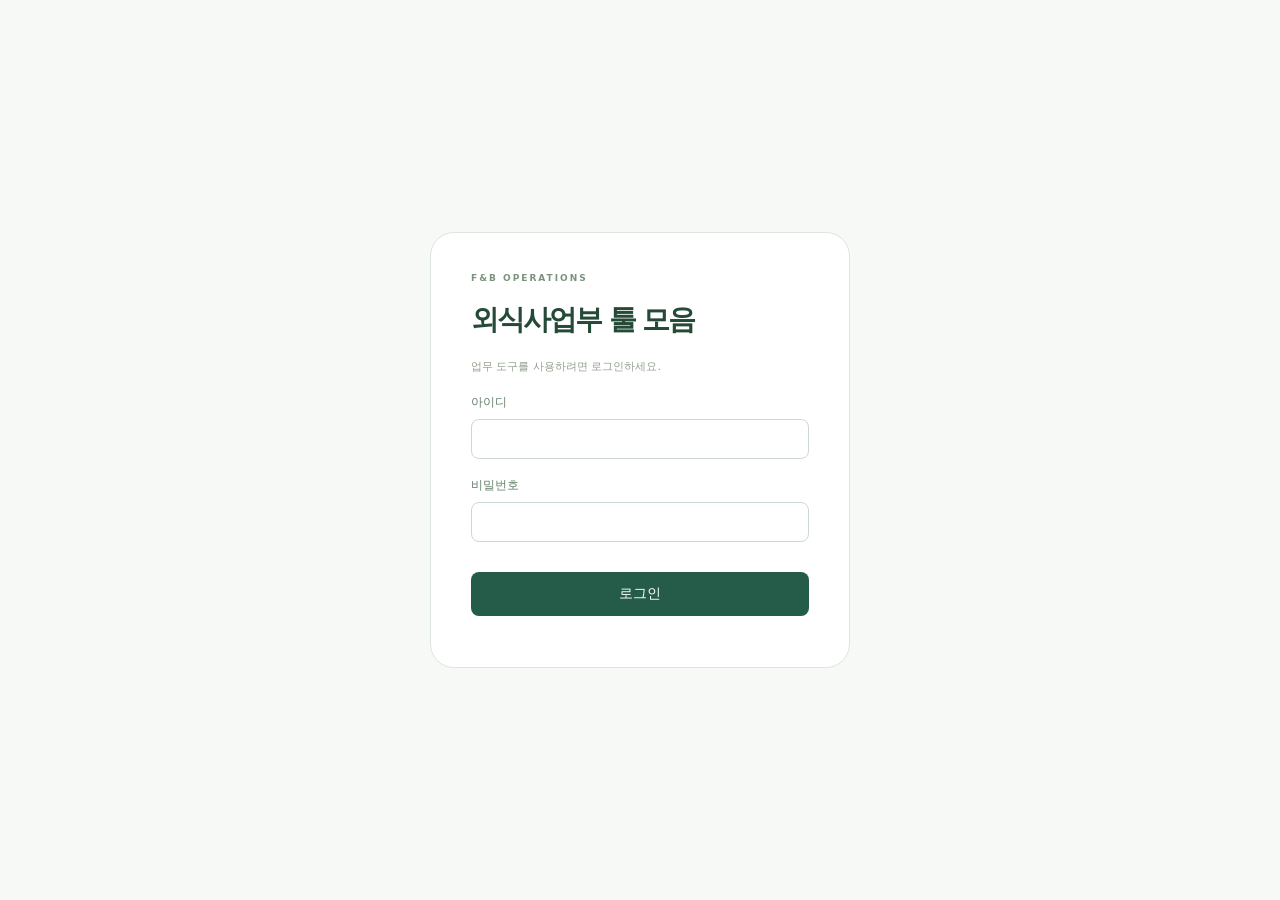
==== index.html @ dfb40097 "Place category buttons under the 업무 도구 heading" ====
<!doctype html>
<html lang="ko"><head><meta charset="utf-8"><meta name="viewport" content="width=device-width, initial-scale=1"><title>외식사업부 · WORKSPACE</title><link rel="stylesheet" href="style.css?v=20261024-toolnav"><script defer src="auth.js"></script><script defer src="hub.js"></script></head>
<body><section id="hubLogin" class="login-wrap"><form id="hubLoginForm" class="login-card"><div class="eyebrow">F&B OPERATIONS</div><h1>외식사업부 툴 모음</h1><p>업무 도구를 사용하려면 로그인하세요.</p><label>아이디<input id="hubId" autocomplete="username" required></label><label>비밀번호<input id="hubPassword" type="password" autocomplete="current-password" required></label><button class="primary" id="hubSubmit">로그인</button><p id="hubError" role="alert"></p></form></section><div id="hubWorkspace" hidden><div class="shell"><main><header class="topbar"><a class="wordmark" href="./">F&B<span>OPERATIONS WORKSPACE</span></a><div class="top-actions"><button id="hubLogout" class="secondary">로그아웃</button><button id="addTool" class="secondary">＋ 도구 추가</button></div></header><section class="hero"><div><div class="eyebrow">F&B OPERATIONS</div><h1>필요한 도구를,<br>한곳에서.</h1><p>사람과 점포, 숫자와 실행을 연결하는<br class="mobile"> 외식사업부 업무 공간입니다.</p><div class="hero-meta"><span class="green-dot"></span> PC · 모바일 어디서나</div></div><div class="hero-art" aria-hidden="true"><div class="orb"></div><div class="art-panel back"><span></span><span></span><span></span></div><div class="art-panel front"><i>F&B</i><div class="art-bars"><span></span><span></span><span></span><span></span><span></span></div><small>CONNECTED WORKSPACE</small></div><div class="art-chip">↗ &nbsp; 더 간결한 업무</div></div></section>
<section class="tools"><div class="section-heading"><div><div class="eyebrow">YOUR TOOLS</div><h2>업무 도구 <span id="toolCount"></span></h2></div><label class="search"><span>⌕</span><input id="search" type="search" placeholder="도구 검색" aria-label="도구 검색"></label></div><nav class="toolnav" aria-label="업무 도구 분류"><button class="nav active" data-category="전체"><span>전체 도구</span><b id="navCount">2</b></button><button class="nav" data-category="인력 운영"><span>인력 운영</span></button><button class="nav" data-category="매출·분석"><span>매출·분석</span></button><button class="nav" data-category="업무 관리"><span>업무 관리</span></button></nav><div id="cards" class="cards"></div><p id="empty" hidden>검색 조건에 맞는 도구가 없습니다.</p></section><section class="note"><div class="note-icon">↗</div><div><h3>업무 도구가 늘어나도, 시작은 이곳에서.</h3><p>새로운 웹앱 주소를 추가해 나만의 도구 모음을 확장하세요.</p></div><button id="addToolBottom" class="secondary">도구 연결하기 ＋</button></section><footer><span>F&B · OPERATIONS WORKSPACE</span><span>직원 정보는 각 앱의 접근 권한에 따라 보호됩니다.</span></footer></main></div>
<dialog id="toolDialog"><form id="toolForm"><div class="dialog-title"><h2>업무 도구 연결</h2><button type="button" id="closeDialog" aria-label="닫기">✕</button></div><label>도구 이름<input name="title" maxlength="40" required placeholder="예: 매출 대시보드"></label><label>접속 주소<input name="url" type="url" required placeholder="https://..."></label><label>분류<select name="category"><option>인력 운영</option><option>매출·분석</option><option>업무 관리</option></select></label><label>설명<input name="description" maxlength="120" placeholder="어떤 업무에 사용하는 도구인가요?"></label><p>여기서 추가한 바로가기는 현재 브라우저에 저장됩니다. 공통 도구는 관리자가 등록합니다. 비밀번호나 직원 정보는 입력하지 마세요.</p><button class="primary" type="submit">바로가기 추가</button><div id="formError" role="alert"></div></form></dialog>
</div></body></html>
---- style.css ----
:root{--ink:#192d29;--green:#245c49;--muted:#7f8c85;--line:#e7ece7;--paper:#f7f9f6}*{box-sizing:border-box}body{margin:0;background:var(--paper);color:var(--ink);font-family:'Malgun Gothic',system-ui,sans-serif;font-size:14px}button,input,select{font:inherit}button,a{touch-action:manipulation}button{cursor:pointer}button:focus-visible,a:focus-visible,input:focus-visible{outline:3px solid #77b8a0;outline-offset:3px}.shell{max-width:1600px;margin:auto;min-height:100vh}aside{width:244px;position:fixed;top:0;bottom:0;padding:42px 25px;background:#fff;border-right:1px solid var(--line)}.wordmark{text-decoration:none;color:var(--green);display:block;font-size:34px;font-weight:850;letter-spacing:-2px;padding-left:13px}.wordmark span{display:block;font-size:8px;letter-spacing:2px;margin-top:8px;color:#8a978f;font-weight:600}.navlabel{margin:62px 13px 16px;font-size:9px;letter-spacing:1.7px;color:#9aa59d}.nav{width:100%;display:flex;align-items:center;gap:12px;padding:14px;border:0;background:transparent;text-align:left;border-radius:9px;color:#829087;margin:6px 0}.nav span{flex:1}.nav b{font-size:10px;font-weight:500;background:#dceade;padding:3px 7px;border-radius:5px}.nav.active{background:#edf3eb;color:var(--green);font-weight:700}.aside-bottom{position:absolute;bottom:35px;left:38px;font-size:12px;line-height:2}.aside-bottom small{font-size:10px;color:#99a49c}.dot,.green-dot{display:inline-block;width:6px;height:6px;border-radius:100%;background:#6b9b7c;margin-right:6px}main{margin-left:244px;padding:0 48px;max-width:1400px}header{height:100px;display:flex;align-items:center;justify-content:space-between}.breadcrumb{font-size:10px;letter-spacing:1px;color:#7d8c81}.breadcrumb span{margin:0 15px;color:#cad2c9}.secondary{border:1px solid #dce4db;background:#fff;padding:10px 16px;border-radius:7px;color:#536a59;font-size:11px}.hero{position:relative;overflow:hidden;display:flex;justify-content:space-between;align-items:center;border:1px solid #e0e9dc;border-radius:18px;padding:43px 44px;background:#edf2e8;min-height:306px}.eyebrow{font-size:9px;letter-spacing:2px;color:#7b927e;font-weight:700}h1{font-size:40px;letter-spacing:-2px;line-height:1.35;margin:18px 0;color:#254b38}p{line-height:1.8}.hero p{font-size:12px;color:#7e8f7e;margin:0}.hero-meta{margin-top:26px;font-size:10px;color:#70846e}.hero-art{width:300px;height:235px;position:relative;margin-right:20px;flex-shrink:0}.orb{position:absolute;width:235px;height:235px;border-radius:100%;background:#e0e9d9;right:0;top:0}.art-panel{position:absolute;border-radius:12px;box-shadow:0 15px 35px #2f4d3010}.back{width:150px;height:157px;background:#d2deca;left:13px;top:26px;transform:rotate(-13deg);padding:35px 18px}.back>span{display:block;background:#b3c5a6;height:9px;margin:12px;border-radius:4px}.front{width:185px;height:173px;background:#fff;left:88px;top:30px;transform:rotate(9deg);padding:20px}.front i{font-size:15px;font-style:normal;font-weight:800;color:#365b3d}.art-bars{display:flex;align-items:end;gap:9px;height:68px;margin-top:10px}.art-bars span{background:#b5caaa;border-radius:4px 4px 0 0;flex:1;height:35%}.art-bars span:nth-child(2){height:55%}.art-bars span:nth-child(3){height:46%}.art-bars span:nth-child(4){height:72%;background:#70976a}.art-bars span:nth-child(5){height:100%;background:#416b43}.front small{font-size:6px;letter-spacing:1px;display:block;color:#a3b29c;margin-top:12px}.art-chip{position:absolute;bottom:4px;left:30px;border-radius:30px;background:#fff;padding:13px 18px;font-size:10px;box-shadow:0 10px 25px #2f4d3012;color:#68865e}.tools{padding:38px 0 32px}.section-heading{display:flex;justify-content:space-between;align-items:center}h2{font-size:20px;letter-spacing:-.7px;margin:9px 0 0}h2 span{font-size:12px;margin-left:6px;color:#93a68f;font-weight:500}.search{display:flex;align-items:center;gap:8px;background:#fff;border:1px solid var(--line);border-radius:7px;padding:10px 13px;color:#a1ada0}.search input{width:155px;border:0;background:transparent;outline:none;font-size:11px}.categories{display:flex;gap:8px;margin:24px 0 20px}.categories button{font-size:11px;color:#8a988b;border:1px solid transparent;background:transparent;border-radius:30px;padding:8px 15px}.categories button.selected{background:#e7eee2;color:#4c7046;font-weight:700}.cards{display:grid;grid-template-columns:repeat(3,1fr);gap:17px}.card{display:flex;flex-direction:column;background:white;border:1px solid #e2e9df;border-radius:13px;padding:25px;min-height:243px}.card:hover{border-color:#b1c6aa;box-shadow:0 8px 20px #234d3010}.card-top{display:flex;justify-content:space-between;align-items:center}.tool-icon{display:grid;place-items:center;width:45px;height:45px;border-radius:12px;background:#edf3e8;color:#63885b}.tool-icon svg{width:24px;height:24px}.status{color:#849b7d;font-size:9px;background:#f1f5ee;padding:5px 8px;border-radius:20px}.card h3{font-size:18px;margin:23px 0 8px;letter-spacing:-.5px}.card p{font-size:11px;color:#8c998c;margin:0 0 20px}.card-foot{margin-top:auto;display:flex;justify-content:space-between;align-items:center;font-size:9px;color:#9aa696;border-top:1px solid #f0f3ee;padding-top:15px}.card-foot a,.card-foot button{color:#55784a;font-size:11px;text-decoration:none;border:0;background:transparent;padding:0}.card-foot button:disabled{cursor:default;color:#a4aea0}.remove{font-size:9px!important;color:#9faaa0!important;margin-left:7px}.add-card{border:1px dashed #d4dfce;background:transparent;display:flex;flex-direction:column;align-items:center;justify-content:center;min-height:243px;border-radius:13px;color:#8a9c81;padding:20px}.add-card strong{font-size:28px;font-weight:300;line-height:1}.add-card span{font-size:12px;margin-top:17px}.add-card small{font-size:10px;color:#a3afa0;margin-top:9px}.note{display:flex;align-items:center;gap:18px;background:#f0f3ed;border:1px solid #e4eade;border-radius:12px;padding:22px 25px}.note-icon{font-size:22px;color:#769269}.note h3{font-size:12px;margin:0 0 5px}.note p{font-size:10px;color:#95a08f;margin:0}.note button{margin-left:auto;white-space:nowrap}footer{display:flex;justify-content:space-between;margin:35px 0 26px;color:#a6b09f;font-size:8px;letter-spacing:.7px}.mobile{display:none}dialog{width:460px;max-width:94vw;border:0;border-radius:16px;padding:28px;box-shadow:0 20px 80px #0003}dialog::backdrop{background:#17352166}.dialog-title{display:flex;justify-content:space-between;align-items:center;margin-bottom:25px}.dialog-title h2{margin:0}.dialog-title button{background:none;border:0;color:#7d8d80}form label{display:block;font-size:12px;margin:16px 0;color:#64806a}form input,form select{display:block;width:100%;margin-top:7px;border:1px solid #dce5d9;padding:12px;border-radius:7px}form p{font-size:11px;color:#93a08e}.primary{width:100%;background:var(--green);color:#fff;border:0;border-radius:8px;padding:13px;margin-top:12px}#formError{color:#a34632;font-size:12px;margin-top:12px}[hidden]{display:none!important}@media(min-width:1600px){aside{left:calc((100vw - 1600px)/2)}}@media(max-width:1150px){main{padding:0 28px}aside{width:205px;padding:38px 18px}main{margin-left:205px}.hero{padding:35px}.hero-art{transform:scale(.85);margin-right:-20px;width:265px}.cards{grid-template-columns:repeat(2,1fr)}}@media(max-width:760px){aside{position:static;width:100%;border-right:0;border-bottom:1px solid var(--line);padding:20px}.wordmark{padding:0;font-size:26px}.wordmark span{font-size:7px}.navlabel,.nav,.aside-bottom{display:none}main{margin:0;padding:0 20px}header{height:73px}.breadcrumb{font-size:8px}.secondary{font-size:10px;padding:9px 12px}.hero{padding:28px;min-height:290px}.hero-art{width:190px;margin-right:-73px;transform:scale(.65);transform-origin:center;opacity:.8}h1{font-size:34px}.hero p{font-size:11px}.mobile{display:block}.hero>div:first-child{position:relative;z-index:1}.section-heading h2{font-size:19px}.search input{width:95px}.categories{gap:0;justify-content:space-between}.categories button{padding:8px 10px;font-size:10px}.cards{grid-template-columns:1fr}.card{min-height:220px}.add-card{min-height:155px}.note{padding:20px;flex-wrap:wrap;gap:12px}.note button{margin-left:32px}footer{gap:20px;line-height:1.8}footer span:last-child{text-align:right}}

.login-wrap{min-height:100dvh;display:grid;place-items:center;padding:24px}.login-card{width:min(420px,100%);padding:40px;background:#fff;border:1px solid #dce5df;border-radius:24px}.login-card label{display:block;margin:18px 0}.login-card input{width:100%;padding:12px;margin-top:8px;border:1px solid #cdd8d0;border-radius:8px}.login-card h1{font-size:28px}#hubError{color:#a52b2b}.auth-frame{position:fixed;width:1px;height:1px;left:-100px;border:0;pointer-events:none}


/* Full-width workspace with one horizontal navigation. */
.shell{max-width:none;width:100%}main{margin-left:0;max-width:none;width:100%;padding:0 40px}.topbar{height:auto;min-height:94px;display:flex;gap:30px;align-items:center;padding:18px 0}.topbar .wordmark{padding:0;flex-shrink:0;font-size:29px;letter-spacing:-1px}.topbar .wordmark span{font-size:7px;letter-spacing:1.5px}.topnav{display:flex;align-items:center;gap:6px;flex:1;min-width:0}.topnav .nav{display:flex;width:auto;margin:0;gap:9px;padding:11px 15px;white-space:nowrap;font-size:12px}.top-actions{display:flex;align-items:center;gap:8px;flex-shrink:0}.tools{padding-top:30px}.section-heading{margin-bottom:22px}.hero{min-height:260px;padding:30px 40px}.hero h1{font-size:36px;margin:12px 0}.hero-art{height:210px;transform:scale(.88);transform-origin:right center}.cards{grid-template-columns:repeat(3,minmax(0,1fr))}
@media(min-width:1700px){main{padding:0 48px}.hero{min-height:250px}}@media(max-width:1000px){main{padding:0 24px}.topbar{gap:18px;flex-wrap:wrap}.topnav{order:3;flex-basis:100%;overflow-x:auto;padding-bottom:2px}.top-actions{margin-left:auto}.hero{padding:28px}.cards{grid-template-columns:repeat(2,minmax(0,1fr))}}@media(max-width:600px){main{padding:0 16px}.topbar{gap:14px;padding:18px 0 14px;min-height:0}.topbar .wordmark{font-size:25px}.topbar .wordmark span{font-size:6px}.topnav{gap:3px}.topnav .nav{padding:10px 12px;font-size:11px}.top-actions{gap:6px}.top-actions .secondary{font-size:10px;padding:9px}.hero{min-height:230px;padding:24px}.hero h1{font-size:30px}.hero-art{transform:scale(.6);height:180px}.cards{grid-template-columns:1fr}.tools{padding-top:25px}}

.topbar .top-actions{margin-left:auto}.toolnav{display:flex;align-items:center;gap:6px;margin:0 0 20px;overflow-x:auto;padding:2px 0}.toolnav .nav{display:flex;width:auto;margin:0;gap:9px;padding:11px 15px;white-space:nowrap;font-size:12px}.section-heading{margin-bottom:18px}@media(max-width:600px){.toolnav{gap:3px;margin-bottom:16px}.toolnav .nav{padding:10px 12px;font-size:11px}}
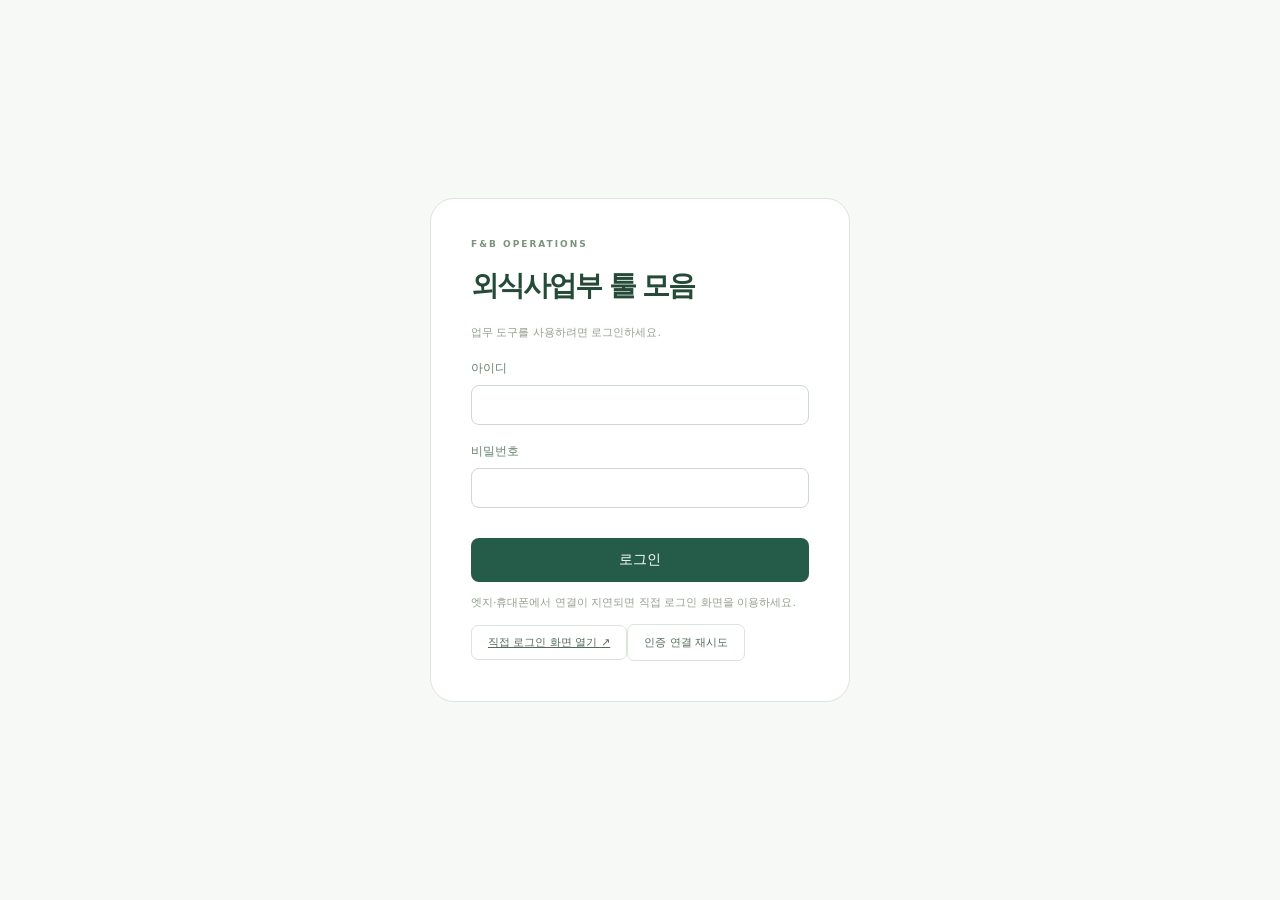
==== commit 7d3ba393: "Expose direct login and reconnect for Edge and mobile" ====
--- a/index.html
+++ b/index.html
@@ -1,7 +1,8 @@
 <!doctype html>
-<html lang="ko"><head><meta charset="utf-8"><meta name="viewport" content="width=device-width, initial-scale=1"><title>외식사업부 · WORKSPACE</title><link rel="stylesheet" href="style.css?v=20261024-toolnav"><script defer src="auth.js"></script><script defer src="hub.js"></script></head>
-<body><section id="hubLogin" class="login-wrap"><form id="hubLoginForm" class="login-card"><div class="eyebrow">F&B OPERATIONS</div><h1>외식사업부 툴 모음</h1><p>업무 도구를 사용하려면 로그인하세요.</p><label>아이디<input id="hubId" autocomplete="username" required></label><label>비밀번호<input id="hubPassword" type="password" autocomplete="current-password" required></label><button class="primary" id="hubSubmit">로그인</button><p id="hubError" role="alert"></p></form></section><div id="hubWorkspace" hidden><div class="shell"><main><header class="topbar"><a class="wordmark" href="./">F&B<span>OPERATIONS WORKSPACE</span></a><div class="top-actions"><button id="hubLogout" class="secondary">로그아웃</button><button id="addTool" class="secondary">＋ 도구 추가</button></div></header><section class="hero"><div><div class="eyebrow">F&B OPERATIONS</div><h1>필요한 도구를,<br>한곳에서.</h1><p>사람과 점포, 숫자와 실행을 연결하는<br class="mobile"> 외식사업부 업무 공간입니다.</p><div class="hero-meta"><span class="green-dot"></span> PC · 모바일 어디서나</div></div><div class="hero-art" aria-hidden="true"><div class="orb"></div><div class="art-panel back"><span></span><span></span><span></span></div><div class="art-panel front"><i>F&B</i><div class="art-bars"><span></span><span></span><span></span><span></span><span></span></div><small>CONNECTED WORKSPACE</small></div><div class="art-chip">↗ &nbsp; 더 간결한 업무</div></div></section>
+<html lang="ko"><head><meta charset="utf-8"><meta name="viewport" content="width=device-width, initial-scale=1"><title>외식사업부 · WORKSPACE</title><link rel="stylesheet" href="style.css?v=20261024-admin"><script defer src="auth.js?v=20261111-reconnect"></script><script defer src="hub.js?v=20261024-admin-entry"></script></head>
+<body><section id="hubLogin" class="login-wrap"><form id="hubLoginForm" class="login-card"><div class="eyebrow">F&B OPERATIONS</div><h1>외식사업부 툴 모음</h1><p>업무 도구를 사용하려면 로그인하세요.</p><label>아이디<input id="hubId" autocomplete="username" required></label><label>비밀번호<input id="hubPassword" type="password" autocomplete="current-password" required></label><button class="primary" id="hubSubmit">로그인</button><p id="hubError" role="alert"></p><div id="hubConnectionHelp"><p>엣지·휴대폰에서 연결이 지연되면 직접 로그인 화면을 이용하세요.</p><a id="hubDirectLogin" href="https://script.google.com/macros/s/AKfycbx-Q3g0ev2g4mJhYpI_ttSn_zwuywMl9lW1zYtH8a05VGALtx7BtKKbY8gaW5bTbnkE/exec?view=hub" class="secondary" rel="noreferrer">직접 로그인 화면 열기 ↗</a><button id="hubReconnect" type="button" class="secondary">인증 연결 재시도</button></div></form></section><div id="hubWorkspace" hidden><div class="shell"><main><header class="topbar"><a class="wordmark" href="./">F&B<span>OPERATIONS WORKSPACE</span></a><div class="top-actions"><button id="manageTools" class="secondary">관리</button><button id="hubLogout" class="secondary">로그아웃</button><button id="addTool" class="secondary">＋ 도구 추가</button></div></header><section class="hero"><div><div class="eyebrow">F&B OPERATIONS</div><h1>필요한 도구를,<br>한곳에서.</h1><p>사람과 점포, 숫자와 실행을 연결하는<br class="mobile"> 외식사업부 업무 공간입니다.</p><div class="hero-meta"><span class="green-dot"></span> PC · 모바일 어디서나</div></div><div class="hero-art" aria-hidden="true"><div class="orb"></div><div class="art-panel back"><span></span><span></span><span></span></div><div class="art-panel front"><i>F&B</i><div class="art-bars"><span></span><span></span><span></span><span></span><span></span></div><small>CONNECTED WORKSPACE</small></div><div class="art-chip">↗ &nbsp; 더 간결한 업무</div></div></section>
 <section class="tools"><div class="section-heading"><div><div class="eyebrow">YOUR TOOLS</div><h2>업무 도구 <span id="toolCount"></span></h2></div><label class="search"><span>⌕</span><input id="search" type="search" placeholder="도구 검색" aria-label="도구 검색"></label></div><nav class="toolnav" aria-label="업무 도구 분류"><button class="nav active" data-category="전체"><span>전체 도구</span><b id="navCount">2</b></button><button class="nav" data-category="인력 운영"><span>인력 운영</span></button><button class="nav" data-category="매출·분석"><span>매출·분석</span></button><button class="nav" data-category="업무 관리"><span>업무 관리</span></button></nav><div id="cards" class="cards"></div><p id="empty" hidden>검색 조건에 맞는 도구가 없습니다.</p></section><section class="note"><div class="note-icon">↗</div><div><h3>업무 도구가 늘어나도, 시작은 이곳에서.</h3><p>새로운 웹앱 주소를 추가해 나만의 도구 모음을 확장하세요.</p></div><button id="addToolBottom" class="secondary">도구 연결하기 ＋</button></section><footer><span>F&B · OPERATIONS WORKSPACE</span><span>직원 정보는 각 앱의 접근 권한에 따라 보호됩니다.</span></footer></main></div>
-<dialog id="toolDialog"><form id="toolForm"><div class="dialog-title"><h2>업무 도구 연결</h2><button type="button" id="closeDialog" aria-label="닫기">✕</button></div><label>도구 이름<input name="title" maxlength="40" required placeholder="예: 매출 대시보드"></label><label>접속 주소<input name="url" type="url" required placeholder="https://..."></label><label>분류<select name="category"><option>인력 운영</option><option>매출·분석</option><option>업무 관리</option></select></label><label>설명<input name="description" maxlength="120" placeholder="어떤 업무에 사용하는 도구인가요?"></label><p>여기서 추가한 바로가기는 현재 브라우저에 저장됩니다. 공통 도구는 관리자가 등록합니다. 비밀번호나 직원 정보는 입력하지 마세요.</p><button class="primary" type="submit">바로가기 추가</button><div id="formError" role="alert"></div></form></dialog>
+<dialog id="adminDialog"><div class="dialog-title"><h2>도구 관리</h2><button id="closeAdmin" aria-label="관리 닫기">✕</button></div><form id="adminLoginForm"><p>툴 모음 관리자 계정으로 로그인하세요.</p><label>관리자 아이디<input id="adminId" name="tool_manager_username" value="newleave8" autocomplete="off" autocapitalize="none" spellcheck="false" required maxlength="40"></label><label>관리자 비밀번호<input id="adminPassword" name="tool_manager_password" type="password" autocomplete="off" required maxlength="200"></label><button id="showAdminPassword" type="button" class="secondary" aria-pressed="false">비밀번호 표시</button><button id="adminSubmit" class="primary">관리자 로그인</button></form><div id="adminBody" hidden><div class="admin-actions"><button id="adminAdd" class="secondary">＋ 공통 도구 추가</button><button id="adminReload" class="secondary">목록 새로고침</button><button id="adminLogout" class="secondary">관리 종료</button></div><p>추가·수정·삭제하면 모든 사용자에게 반영됩니다. 삭제는 바로가기만 제거합니다.</p><div id="adminTools"></div><section id="localImport" hidden><h3>이 브라우저에만 저장된 기존 도구</h3><p>공통 목록에 등록하면 다른 PC·휴대폰에서도 사용할 수 있습니다.</p><button id="importLocal" class="secondary">기존 도구 공통 등록</button></section></div><p id="adminError" role="alert"></p></dialog><dialog id="toolDialog"><form id="toolForm"><div class="dialog-title"><h2>업무 도구 연결</h2><button type="button" id="closeDialog" aria-label="닫기">✕</button></div><label>도구 이름<input name="title" maxlength="40" required placeholder="예: 매출 대시보드"></label><label>접속 주소<input name="url" type="url" required placeholder="https://..."></label><label>분류<select name="category"><option>인력 운영</option><option>매출·분석</option><option>업무 관리</option></select></label><label>설명<input name="description" maxlength="120" placeholder="어떤 업무에 사용하는 도구인가요?"></label><p>관리자 저장 시 모든 사용자에게 적용됩니다. 비밀번호나 직원 정보가 포함된 주소는 입력하지 마세요.</p><button class="primary" type="submit" id="saveTool">공통 도구 저장</button><div id="formError" role="alert"></div></form></dialog>
 </div></body></html>
 
+
--- a/style.css
+++ b/style.css
@@ -8,3 +8,5 @@
 @media(min-width:1700px){main{padding:0 48px}.hero{min-height:250px}}@media(max-width:1000px){main{padding:0 24px}.topbar{gap:18px;flex-wrap:wrap}.topnav{order:3;flex-basis:100%;overflow-x:auto;padding-bottom:2px}.top-actions{margin-left:auto}.hero{padding:28px}.cards{grid-template-columns:repeat(2,minmax(0,1fr))}}@media(max-width:600px){main{padding:0 16px}.topbar{gap:14px;padding:18px 0 14px;min-height:0}.topbar .wordmark{font-size:25px}.topbar .wordmark span{font-size:6px}.topnav{gap:3px}.topnav .nav{padding:10px 12px;font-size:11px}.top-actions{gap:6px}.top-actions .secondary{font-size:10px;padding:9px}.hero{min-height:230px;padding:24px}.hero h1{font-size:30px}.hero-art{transform:scale(.6);height:180px}.cards{grid-template-columns:1fr}.tools{padding-top:25px}}
 
 .topbar .top-actions{margin-left:auto}.toolnav{display:flex;align-items:center;gap:6px;margin:0 0 20px;overflow-x:auto;padding:2px 0}.toolnav .nav{display:flex;width:auto;margin:0;gap:9px;padding:11px 15px;white-space:nowrap;font-size:12px}.section-heading{margin-bottom:18px}@media(max-width:600px){.toolnav{gap:3px;margin-bottom:16px}.toolnav .nav{padding:10px 12px;font-size:11px}}
+
+#adminDialog{width:760px}#adminError{color:#a24631;font-size:12px}.admin-actions{display:flex;gap:8px;flex-wrap:wrap}.admin-tool{display:flex;align-items:center;justify-content:space-between;gap:16px;padding:16px 0;border-bottom:1px solid var(--line)}.admin-tool small{display:block;color:var(--muted);margin-top:6px;overflow-wrap:anywhere}.admin-tool>div:first-child{min-width:0}.admin-tool button{margin-left:6px}.admin-tool .danger{color:#a24631}.admin-tool-actions{display:flex;flex-shrink:0}#localImport{margin-top:24px;padding:16px;background:#f1f5ee;border-radius:10px}.top-actions{flex-wrap:wrap}
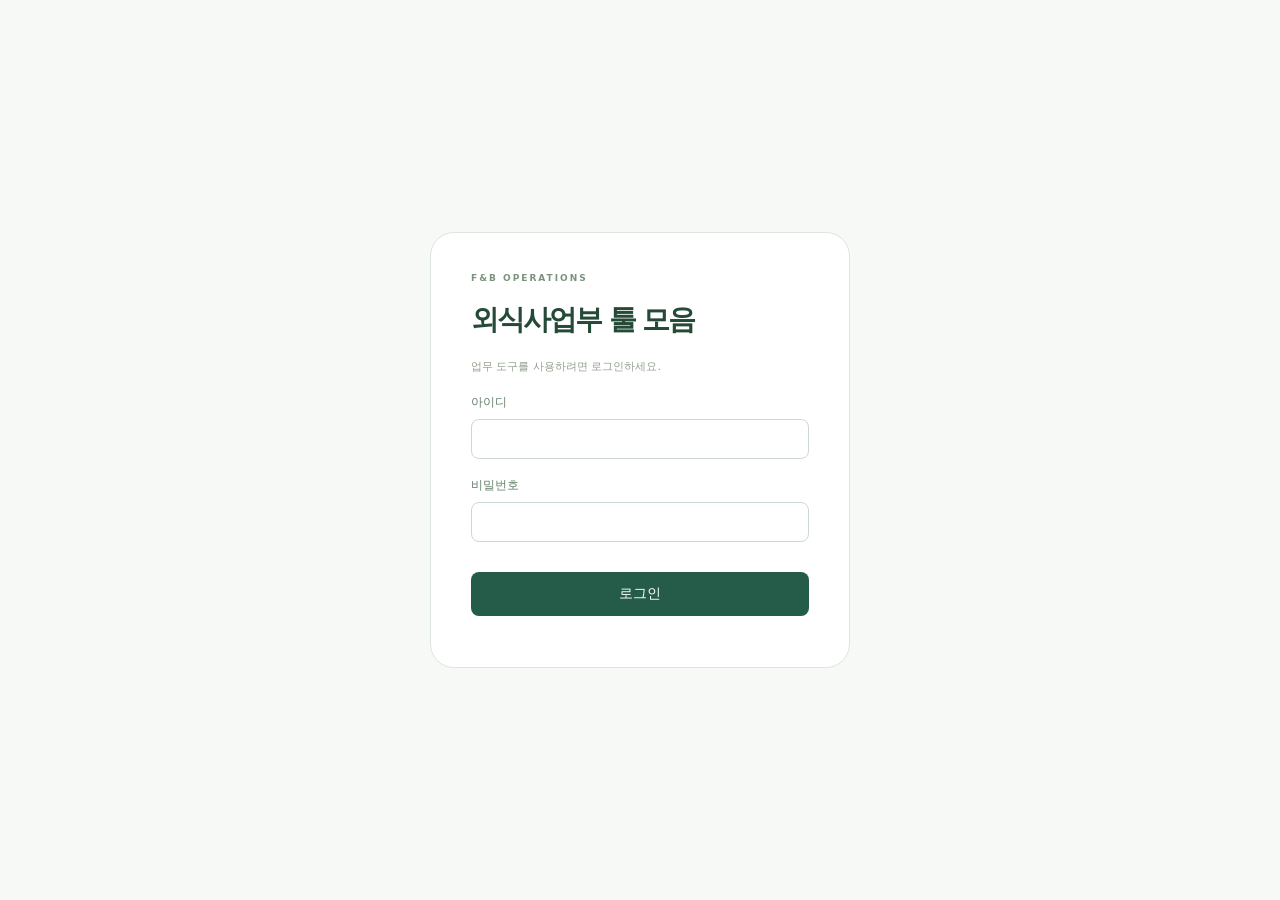
==== commit b846cf61: "Remove secondary login route and connection controls" ====
--- a/index.html
+++ b/index.html
@@ -1,6 +1,6 @@
 <!doctype html>
-<html lang="ko"><head><meta charset="utf-8"><meta name="viewport" content="width=device-width, initial-scale=1"><title>외식사업부 · WORKSPACE</title><link rel="stylesheet" href="style.css?v=20261024-admin"><script defer src="auth.js?v=20261111-reconnect"></script><script defer src="hub.js?v=20261024-admin-entry"></script></head>
-<body><section id="hubLogin" class="login-wrap"><form id="hubLoginForm" class="login-card"><div class="eyebrow">F&B OPERATIONS</div><h1>외식사업부 툴 모음</h1><p>업무 도구를 사용하려면 로그인하세요.</p><label>아이디<input id="hubId" autocomplete="username" required></label><label>비밀번호<input id="hubPassword" type="password" autocomplete="current-password" required></label><button class="primary" id="hubSubmit">로그인</button><p id="hubError" role="alert"></p><div id="hubConnectionHelp"><p>엣지·휴대폰에서 연결이 지연되면 직접 로그인 화면을 이용하세요.</p><a id="hubDirectLogin" href="https://script.google.com/macros/s/AKfycbx-Q3g0ev2g4mJhYpI_ttSn_zwuywMl9lW1zYtH8a05VGALtx7BtKKbY8gaW5bTbnkE/exec?view=hub" class="secondary" rel="noreferrer">직접 로그인 화면 열기 ↗</a><button id="hubReconnect" type="button" class="secondary">인증 연결 재시도</button></div></form></section><div id="hubWorkspace" hidden><div class="shell"><main><header class="topbar"><a class="wordmark" href="./">F&B<span>OPERATIONS WORKSPACE</span></a><div class="top-actions"><button id="manageTools" class="secondary">관리</button><button id="hubLogout" class="secondary">로그아웃</button><button id="addTool" class="secondary">＋ 도구 추가</button></div></header><section class="hero"><div><div class="eyebrow">F&B OPERATIONS</div><h1>필요한 도구를,<br>한곳에서.</h1><p>사람과 점포, 숫자와 실행을 연결하는<br class="mobile"> 외식사업부 업무 공간입니다.</p><div class="hero-meta"><span class="green-dot"></span> PC · 모바일 어디서나</div></div><div class="hero-art" aria-hidden="true"><div class="orb"></div><div class="art-panel back"><span></span><span></span><span></span></div><div class="art-panel front"><i>F&B</i><div class="art-bars"><span></span><span></span><span></span><span></span><span></span></div><small>CONNECTED WORKSPACE</small></div><div class="art-chip">↗ &nbsp; 더 간결한 업무</div></div></section>
+<html lang="ko"><head><meta charset="utf-8"><meta name="viewport" content="width=device-width, initial-scale=1"><title>외식사업부 · WORKSPACE</title><link rel="stylesheet" href="style.css?v=20261024-admin"><script defer src="auth.js?v=20261111-single-login"></script><script defer src="hub.js?v=20261024-admin-entry"></script></head>
+<body><section id="hubLogin" class="login-wrap"><form id="hubLoginForm" class="login-card"><div class="eyebrow">F&B OPERATIONS</div><h1>외식사업부 툴 모음</h1><p>업무 도구를 사용하려면 로그인하세요.</p><label>아이디<input id="hubId" autocomplete="username" required></label><label>비밀번호<input id="hubPassword" type="password" autocomplete="current-password" required></label><button class="primary" id="hubSubmit">로그인</button><p id="hubError" role="alert"></p></form></section><div id="hubWorkspace" hidden><div class="shell"><main><header class="topbar"><a class="wordmark" href="./">F&B<span>OPERATIONS WORKSPACE</span></a><div class="top-actions"><button id="manageTools" class="secondary">관리</button><button id="hubLogout" class="secondary">로그아웃</button><button id="addTool" class="secondary">＋ 도구 추가</button></div></header><section class="hero"><div><div class="eyebrow">F&B OPERATIONS</div><h1>필요한 도구를,<br>한곳에서.</h1><p>사람과 점포, 숫자와 실행을 연결하는<br class="mobile"> 외식사업부 업무 공간입니다.</p><div class="hero-meta"><span class="green-dot"></span> PC · 모바일 어디서나</div></div><div class="hero-art" aria-hidden="true"><div class="orb"></div><div class="art-panel back"><span></span><span></span><span></span></div><div class="art-panel front"><i>F&B</i><div class="art-bars"><span></span><span></span><span></span><span></span><span></span></div><small>CONNECTED WORKSPACE</small></div><div class="art-chip">↗ &nbsp; 더 간결한 업무</div></div></section>
 <section class="tools"><div class="section-heading"><div><div class="eyebrow">YOUR TOOLS</div><h2>업무 도구 <span id="toolCount"></span></h2></div><label class="search"><span>⌕</span><input id="search" type="search" placeholder="도구 검색" aria-label="도구 검색"></label></div><nav class="toolnav" aria-label="업무 도구 분류"><button class="nav active" data-category="전체"><span>전체 도구</span><b id="navCount">2</b></button><button class="nav" data-category="인력 운영"><span>인력 운영</span></button><button class="nav" data-category="매출·분석"><span>매출·분석</span></button><button class="nav" data-category="업무 관리"><span>업무 관리</span></button></nav><div id="cards" class="cards"></div><p id="empty" hidden>검색 조건에 맞는 도구가 없습니다.</p></section><section class="note"><div class="note-icon">↗</div><div><h3>업무 도구가 늘어나도, 시작은 이곳에서.</h3><p>새로운 웹앱 주소를 추가해 나만의 도구 모음을 확장하세요.</p></div><button id="addToolBottom" class="secondary">도구 연결하기 ＋</button></section><footer><span>F&B · OPERATIONS WORKSPACE</span><span>직원 정보는 각 앱의 접근 권한에 따라 보호됩니다.</span></footer></main></div>
 <dialog id="adminDialog"><div class="dialog-title"><h2>도구 관리</h2><button id="closeAdmin" aria-label="관리 닫기">✕</button></div><form id="adminLoginForm"><p>툴 모음 관리자 계정으로 로그인하세요.</p><label>관리자 아이디<input id="adminId" name="tool_manager_username" value="newleave8" autocomplete="off" autocapitalize="none" spellcheck="false" required maxlength="40"></label><label>관리자 비밀번호<input id="adminPassword" name="tool_manager_password" type="password" autocomplete="off" required maxlength="200"></label><button id="showAdminPassword" type="button" class="secondary" aria-pressed="false">비밀번호 표시</button><button id="adminSubmit" class="primary">관리자 로그인</button></form><div id="adminBody" hidden><div class="admin-actions"><button id="adminAdd" class="secondary">＋ 공통 도구 추가</button><button id="adminReload" class="secondary">목록 새로고침</button><button id="adminLogout" class="secondary">관리 종료</button></div><p>추가·수정·삭제하면 모든 사용자에게 반영됩니다. 삭제는 바로가기만 제거합니다.</p><div id="adminTools"></div><section id="localImport" hidden><h3>이 브라우저에만 저장된 기존 도구</h3><p>공통 목록에 등록하면 다른 PC·휴대폰에서도 사용할 수 있습니다.</p><button id="importLocal" class="secondary">기존 도구 공통 등록</button></section></div><p id="adminError" role="alert"></p></dialog><dialog id="toolDialog"><form id="toolForm"><div class="dialog-title"><h2>업무 도구 연결</h2><button type="button" id="closeDialog" aria-label="닫기">✕</button></div><label>도구 이름<input name="title" maxlength="40" required placeholder="예: 매출 대시보드"></label><label>접속 주소<input name="url" type="url" required placeholder="https://..."></label><label>분류<select name="category"><option>인력 운영</option><option>매출·분석</option><option>업무 관리</option></select></label><label>설명<input name="description" maxlength="120" placeholder="어떤 업무에 사용하는 도구인가요?"></label><p>관리자 저장 시 모든 사용자에게 적용됩니다. 비밀번호나 직원 정보가 포함된 주소는 입력하지 마세요.</p><button class="primary" type="submit" id="saveTool">공통 도구 저장</button><div id="formError" role="alert"></div></form></dialog>
 </div></body></html>
